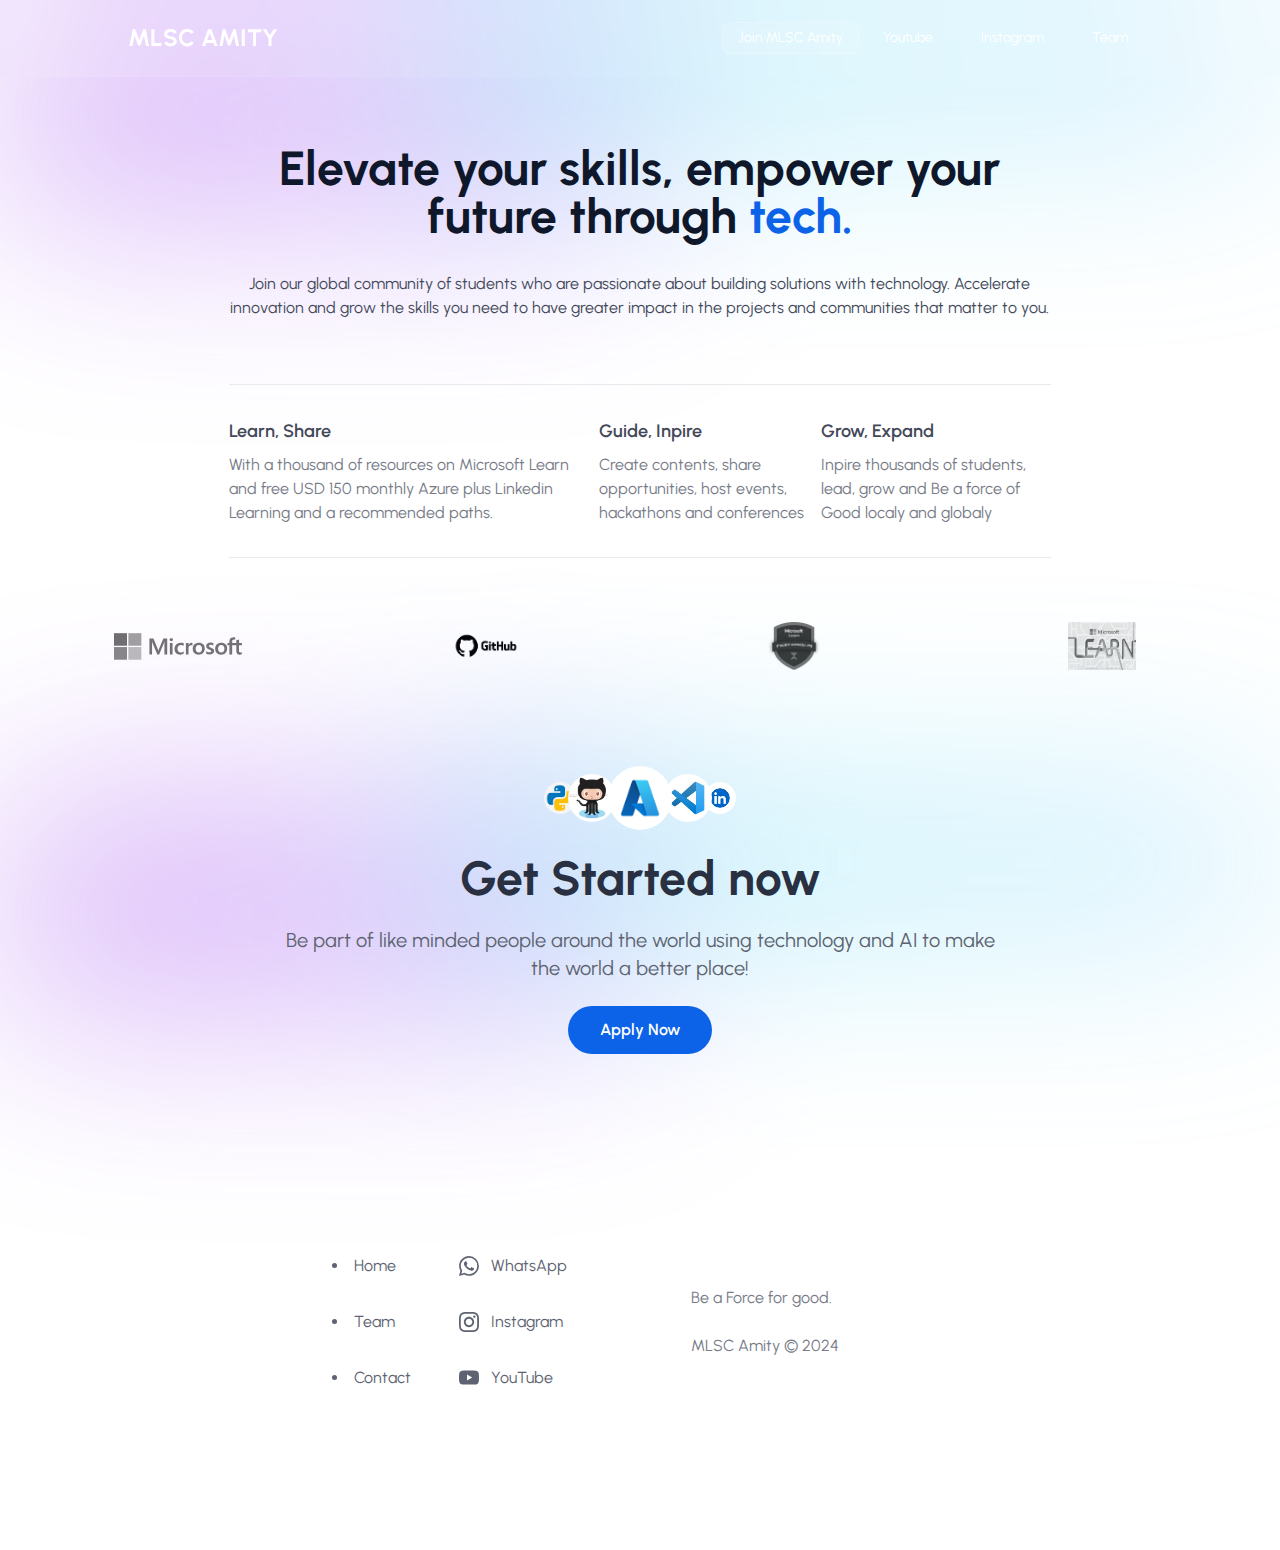
==== index.html @ a6bf1b49 "base-website" ====
<!DOCTYPE html>
<html lang="en" class="astro-TVFYRAX6">

<head>
  <meta charset="UTF-8">
  <meta name="viewport" content="width=device-width">
  <link rel="icon" type="image/svg+xml" href="/favicon.svg">
  <meta name="generator" content="Astro v1.9.2">
  <meta name="description" content="Template built with tailwindcss using Tailus blocks v2">
  <title>Microsoft Learn Student Ambassadors Amity University Noida</title>

  <link href="https://fonts.googleapis.com/css2?family=Urbanist:wght@400;500;600;700&display=swap" rel="stylesheet">
  <link rel="stylesheet" href="index.css" />
  <script type="module">let e = !1; const s = document.querySelector("#navlinks"), l = document.querySelector("#hamburger"), t = document.querySelector("#navLayer"), i = [...s.querySelector("ul").children]; function a() { e ? (s.classList.add("!visible", "!scale-100", "!opacity-100", "!lg:translate-y-0"), l.classList.add("toggled"), t.classList.add("origin-top", "scale-y-100")) : (s.classList.remove("!visible", "!scale-100", "!opacity-100", "!lg:translate-y-0"), l.classList.remove("toggled"), t.classList.remove("origin-top", "scale-y-100")) } l.addEventListener("click", () => { e = !e, a() }); i.forEach(c => { c.addEventListener("click", () => { e = !e, a() }) });
  </script>
</head>

<body class="bg-white dark:bg-gray-900 astro-TVFYRAX6">


  <header class="astro-DCV3EO5O">
    <nav class="absolute z-10 w-full border-b border-black/5 dark:border-white/5 lg:border-transparent astro-DCV3EO5O">
      <section aria-labelledby="navigation" id="navigation"
        class="fixed z-50 w-full overflow-hidden border-b relatve bg-vulcan-900/20 border-white/5 backdrop-blur-2xl lg:bg-vulcan-900/0 astro-DCV3EO5O">
        <div class="relative w-full mx-auto max-w-7xl astro-DCV3EO5O">
          <div x-data="{ open: false }"
            class="relative flex flex-col w-full px-8 py-5 mx-auto md:items-center md:justify-between md:flex-row md:px-12 lg:px-32 astro-DCV3EO5O">
            <div class="flex flex-row items-center justify-between text-white lg:justify-start astro-DCV3EO5O">
              <a href="/" class="lg:pr-8 astro-DCV3EO5O">
                <div class="inline-flex items-center gap-3 astro-DCV3EO5O">
                  <p class="text-2xl font-bold uppercase astro-DCV3EO5O">MLSC Amity</p>
                </div>
              </a>
              <button @click="open = !open"
                class="inline-flex items-center justify-center p-2 text-white hover:text-indigo-400 focus:outline-none focus:text-white md:hidden astro-DCV3EO5O">
                <svg class="w-6 h-6 astro-DCV3EO5O" stroke="currentColor" fill="none" viewBox="0 0 24 24">
                  <path :class="{'hidden': open, 'inline-flex': !open }" class="inline-flex astro-DCV3EO5O"
                    stroke-linecap="round" stroke-linejoin="round" stroke-width="2" d="M4 6h16M4 12h16M4 18h16"></path>
                  <path :class="{'hidden': !open, 'inline-flex': open }" class="hidden astro-DCV3EO5O"
                    stroke-linecap="round" stroke-linejoin="round" stroke-width="2" d="M6 18L18 6M6 6l12 12"></path>
                </svg>
              </button>
            </div>
            <nav :class="{'flex': open, 'hidden': !open}"
              class="flex-col items-center flex-grow hidden md:pb-0 md:flex md:justify-end md:flex-row astro-DCV3EO5O">
              <a href="join.html"
                class="rounded-lg px-4 py-2 text-sm h-8 transition-all flex items-center justify-center text-white bg-gradient-to-b from-white/[.105] to-white/[.15] hover:to-white/[.25] h-10 ring-1 ring-inset ring-white/20 astro-DCV3EO5O">
                Join MLSC Amity
              </a>
              <a class="px-2 py-2 text-sm font-normal text-white lg:px-6 md:px-3 hover:text-white/50 astro-DCV3EO5O"
                href="https://youtube.com/@mlscamity">Youtube</a>
              <a class="px-2 py-2 text-sm font-normal text-white lg:px-6 md:px-3 hover:text-white/50 astro-DCV3EO5O"
                href="https://instagram.com/msc.amity">Instagram</a>
              <a class="px-2 py-2 text-sm font-normal text-white lg:px-6 md:px-3 hover:text-white/50 astro-DCV3EO5O"
                href="team.html">Team</a>
            </nav>
          </div>
        </div>
      </section>
    </nav>
  </header>


  <main class="space-y-20 mb-10">
    <div class="relative" id="home">
      <div aria-hidden="true" class="absolute inset-0 grid grid-cols-2 -space-x-52 opacity-40 dark:opacity-20">
        <div class="blur-[106px] h-56 bg-gradient-to-br from-primary to-purple-400 dark:from-blue-700"></div>
        <div class="blur-[106px] h-32 bg-gradient-to-r from-cyan-400 to-sky-300 dark:to-indigo-600"></div>
      </div>
      <div class="max-w-7xl mx-auto px-6 md:px-12 xl:px-6">
        <div class="relative pt-36 ml-auto">
          <div class="lg:w-2/3 text-center mx-auto">
            <h1 class="text-gray-900 dark:text-white font-bold text-3xl md:text-4xl xl:text-5xl">Elevate your skills,
              empower
              your future through <span class="text-info dark:text-white">tech.</span></h1>
            <p class="mt-8 text-gray-700 dark:text-gray-300">Join our global community of students who are passionate
              about building solutions with technology. Accelerate innovation and grow the skills
              you need to have greater impact in the projects and communities that matter to you.
            </p>
            <div class="hidden py-8 mt-16 border-y border-gray-100 dark:border-gray-800 sm:flex justify-between">
              <div class="text-left">
                <h6 class="text-lg font-semibold text-gray-700 dark:text-white">Learn, Share</h6>
                <p class="mt-2 text-gray-500">With a thousand of resources on <a
                    href="https://learn.microsoft.com?wt.mc_id=studentamb_291695">Microsoft Learn</a> and free USD 150
                  monthly Azure plus Linkedin Learning and a recommended paths.</p>
              </div>
              <div class="text-left">
                <h6 class="text-lg font-semibold text-gray-700 dark:text-white">Guide, Inpire</h6>
                <p class="mt-2 text-gray-500">Create contents, share opportunities, host events, hackathons and
                  conferences</p>
              </div>
              <div class="text-left">
                <h6 class="text-lg font-semibold text-gray-700 dark:text-white">Grow, Expand</h6>
                <p class="mt-2 text-gray-500">Inpire thousands of students, lead, grow and Be a force of Good
                  localy and globaly</p>
              </div>
            </div>
          </div>
          <div class="mt-12 grid grid-cols-3 sm:grid-cols-4 md:grid-cols-4">
            <div class="p-4 grayscale transition duration-200 hover:grayscale-0">
              <img src="./assets/companies/microsoft.svg" class="h-12 w-auto mx-auto" loading="lazy" alt="client logo"
                width="" height="">
            </div>
            <div class="p-4 flex grayscale transition duration-200 hover:grayscale-0">
              <img src="./assets/companies/github.png" class="h-9 w-auto m-auto" loading="lazy" alt="client logo"
                width="" height="">
            </div>
            <div class="p-4 grayscale transition duration-200 hover:grayscale-0">
              <img src="./assets/companies/MLSA.png" class="h-12 w-auto mx-auto" loading="lazy" alt="client logo"
                width="" height="">
            </div>
            <div class="p-4 grayscale transition duration-200 hover:grayscale-0">
              <img src="./assets/companies/mslearn.jpg" class="h-12 w-auto mx-auto" loading="lazy" alt="client logo"
                width="" height="">
            </div>
          </div>
        </div>
      </div>
    </div>
    <div class="relative">
      <div aria-hidden="true"
        class="absolute inset-0 h-max w-full m-auto grid grid-cols-2 -space-x-52 opacity-40 dark:opacity-20">
        <div class="blur-[106px] h-56 bg-gradient-to-br from-primary to-purple-400 dark:from-blue-700"></div>
        <div class="blur-[106px] h-32 bg-gradient-to-r from-cyan-400 to-sky-300 dark:to-indigo-600"></div>
      </div>
      <div class="max-w-7xl mx-auto px-6 md:px-12 xl:px-6">
        <div class="relative">
          <div class="flex items-center justify-center -space-x-2">
            <img loading="lazy" width="400" height="400" src="./assets/avatars/python.png" alt="member photo"
              class="h-8 w-8 rounded-full object-cover">
            <img loading="lazy" width="200" height="200" src="./assets/avatars/github.webp" alt="member photo"
              class="h-12 w-12 rounded-full object-cover">
            <img loading="lazy" width="200" height="200" src="./assets/avatars/azure.png" alt="member photo"
              class="z-10 h-16 w-16 rounded-full object-cover">
            <img loading="lazy" width="200" height="200" src="./assets/avatars/vsc.png" alt="member photo"
              class="relative h-12 w-12 rounded-full object-cover">
            <img loading="lazy" width="200" height="200" src="./assets/avatars/linkedin.png" alt="member photo"
              class="h-8 w-8 rounded-full object-cover">
          </div>
          <div class="mt-6 m-auto space-y-6 md:w-8/12 lg:w-7/12">
            <h1 class="text-center text-4xl font-bold text-gray-800 dark:text-white md:text-5xl">Get Started now</h1>
            <p class="text-center text-xl text-gray-600 dark:text-gray-300">
              Be part of like minded people around the world using technology and AI to make the world a better
              place!
            </p>
            <div class="flex flex-wrap justify-center gap-6">
              <a href="https://mvp.microsoft.com/studentambassadors?wt.mc_id=studentamb_291695"
                class="relative flex h-12 w-full items-center justify-center px-8 before:absolute before:inset-0 before:rounded-full before:bg-info before:transition before:duration-300 hover:before:scale-105 active:duration-75 active:before:scale-95 sm:w-max">
                <span class="relative text-base font-semibold text-white dark:text-dark">Apply Now</span>
              </a>
            </div>
          </div>
        </div>
      </div>
    </div>
  </main>
  <footer class="py-20 md:py-40" id="footer">
    <div class="max-w-7xl mx-auto px-6 md:px-12 xl:px-6">
      <div class="m-auto md:w-10/12 lg:w-8/12 xl:w-6/12">
        <div class="flex flex-wrap items-center justify-between md:flex-nowrap">
          <div
            class="flex w-full justify-center space-x-12 text-gray-600 dark:text-gray-300 sm:w-7/12 md:justify-start">
            <ul class="list-inside list-disc space-y-8">
              <li><a href="/" class="transition hover:text-primary">Home</a></li>
              <li><a href="#about" class="transition hover:text-primary">Team</a></li>
              <li><a href="#footer" class="transition hover:text-primary">Contact</a></li>
            </ul>

            <ul role="list" class="space-y-8">
              <li>
                <a href="https://bit.ly/mlsa_wa" class="flex items-center space-x-3 transition hover:text-primary">
                  <svg xmlns="http://www.w3.org/2000/svg" fill="currentColor" class="w-5" viewBox="0 0 16 16">
                    <path
                      d="M13.601 2.326A7.854 7.854 0 0 0 7.994 0C3.627 0 .068 3.558.064 7.926c0 1.399.366 2.76 1.057 3.965L0 16l4.204-1.102a7.933 7.933 0 0 0 3.79.965h.004c4.368 0 7.926-3.558 7.93-7.93A7.898 7.898 0 0 0 13.6 2.326zM7.994 14.521a6.573 6.573 0 0 1-3.356-.92l-.24-.144-2.494.654.666-2.433-.156-.251a6.56 6.56 0 0 1-1.007-3.505c0-3.626 2.957-6.584 6.591-6.584a6.56 6.56 0 0 1 4.66 1.931 6.557 6.557 0 0 1 1.928 4.66c-.004 3.639-2.961 6.592-6.592 6.592zm3.615-4.934c-.197-.099-1.17-.578-1.353-.646-.182-.065-.315-.099-.445.099-.133.197-.513.646-.627.775-.114.133-.232.148-.43.05-.197-.1-.836-.308-1.592-.985-.59-.525-.985-1.175-1.103-1.372-.114-.198-.011-.304.088-.403.087-.088.197-.232.296-.346.1-.114.133-.198.198-.33.065-.134.034-.248-.015-.347-.05-.099-.445-1.076-.612-1.47-.16-.389-.323-.335-.445-.34-.114-.007-.247-.007-.38-.007a.729.729 0 0 0-.529.247c-.182.198-.691.677-.691 1.654 0 .977.71 1.916.81 2.049.098.133 1.394 2.132 3.383 2.992.47.205.84.326 1.129.418.475.152.904.129 1.246.08.38-.058 1.171-.48 1.338-.943.164-.464.164-.86.114-.943-.049-.084-.182-.133-.38-.232z">
                    </path>
                  </svg>
                  <span>WhatsApp</span>
                </a>
              </li>
              <li>
                <a href="https://instagram.com/msc.amity"
                  class="flex items-center space-x-3 transition hover:text-primary">
                  <svg width="24px" height="24px" viewBox="0 0 24 24" fill="currentColor" class="w-5" role="img"
                    xmlns="http://www.w3.org/2000/svg">
                    <title>Instagram icon</title>
                    <path
                      d="M12 0C8.74 0 8.333.015 7.053.072 5.775.132 4.905.333 4.14.63c-.789.306-1.459.717-2.126 1.384S.935 3.35.63 4.14C.333 4.905.131 5.775.072 7.053.012 8.333 0 8.74 0 12s.015 3.667.072 4.947c.06 1.277.261 2.148.558 2.913.306.788.717 1.459 1.384 2.126.667.666 1.336 1.079 2.126 1.384.766.296 1.636.499 2.913.558C8.333 23.988 8.74 24 12 24s3.667-.015 4.947-.072c1.277-.06 2.148-.262 2.913-.558.788-.306 1.459-.718 2.126-1.384.666-.667 1.079-1.335 1.384-2.126.296-.765.499-1.636.558-2.913.06-1.28.072-1.687.072-4.947s-.015-3.667-.072-4.947c-.06-1.277-.262-2.149-.558-2.913-.306-.789-.718-1.459-1.384-2.126C21.319 1.347 20.651.935 19.86.63c-.765-.297-1.636-.499-2.913-.558C15.667.012 15.26 0 12 0zm0 2.16c3.203 0 3.585.016 4.85.071 1.17.055 1.805.249 2.227.415.562.217.96.477 1.382.896.419.42.679.819.896 1.381.164.422.36 1.057.413 2.227.057 1.266.07 1.646.07 4.85s-.015 3.585-.074 4.85c-.061 1.17-.256 1.805-.421 2.227-.224.562-.479.96-.899 1.382-.419.419-.824.679-1.38.896-.42.164-1.065.36-2.235.413-1.274.057-1.649.07-4.859.07-3.211 0-3.586-.015-4.859-.074-1.171-.061-1.816-.256-2.236-.421-.569-.224-.96-.479-1.379-.899-.421-.419-.69-.824-.9-1.38-.165-.42-.359-1.065-.42-2.235-.045-1.26-.061-1.649-.061-4.844 0-3.196.016-3.586.061-4.861.061-1.17.255-1.814.42-2.234.21-.57.479-.96.9-1.381.419-.419.81-.689 1.379-.898.42-.166 1.051-.361 2.221-.421 1.275-.045 1.65-.06 4.859-.06l.045.03zm0 3.678c-3.405 0-6.162 2.76-6.162 6.162 0 3.405 2.76 6.162 6.162 6.162 3.405 0 6.162-2.76 6.162-6.162 0-3.405-2.76-6.162-6.162-6.162zM12 16c-2.21 0-4-1.79-4-4s1.79-4 4-4 4 1.79 4 4-1.79 4-4 4zm7.846-10.405c0 .795-.646 1.44-1.44 1.44-.795 0-1.44-.646-1.44-1.44 0-.794.646-1.439 1.44-1.439.793-.001 1.44.645 1.44 1.439z" />
                  </svg>
                  <span>Instagram</span>
                </a>
              </li>
              <li>
                <a href="https://youtube.com/@mlscamity?sub_confirmation=1"
                  class="flex items-center space-x-3 transition hover:text-primary">
                  <svg xmlns="http://www.w3.org/2000/svg" fill="currentColor" class="w-5" viewBox="0 0 16 16">
                    <path
                      d="M8.051 1.999h.089c.822.003 4.987.033 6.11.335a2.01 2.01 0 0 1 1.415 1.42c.101.38.172.883.22 1.402l.01.104.022.26.008.104c.065.914.073 1.77.074 1.957v.075c-.001.194-.01 1.108-.082 2.06l-.008.105-.009.104c-.05.572-.124 1.14-.235 1.558a2.007 2.007 0 0 1-1.415 1.42c-1.16.312-5.569.334-6.18.335h-.142c-.309 0-1.587-.006-2.927-.052l-.17-.006-.087-.004-.171-.007-.171-.007c-1.11-.049-2.167-.128-2.654-.26a2.007 2.007 0 0 1-1.415-1.419c-.111-.417-.185-.986-.235-1.558L.09 9.82l-.008-.104A31.4 31.4 0 0 1 0 7.68v-.123c.002-.215.01-.958.064-1.778l.007-.103.003-.052.008-.104.022-.26.01-.104c.048-.519.119-1.023.22-1.402a2.007 2.007 0 0 1 1.415-1.42c.487-.13 1.544-.21 2.654-.26l.17-.007.172-.006.086-.003.171-.007A99.788 99.788 0 0 1 7.858 2h.193zM6.4 5.209v4.818l4.157-2.408L6.4 5.209z">
                    </path>
                  </svg>
                  <span>YouTube</span>
                </a>
              </li>
            </ul>
          </div>
          <div class="m-auto mt-16 w-10/12 space-y-6 text-center sm:mt-auto sm:w-5/12 sm:text-left">
            <span class="block text-gray-500 dark:text-gray-400">Be a Force for good.</span>

            <span class="block text-gray-500 dark:text-gray-400">MLSC Amity &copy; 2024<span id="year"></span></span>
          </div>
        </div>
      </div>
    </div>
  </footer>

</body>

</html>
---- index.css ----
*,
:before,
:after {
    box-sizing: border-box;
    border-width: 0;
    border-style: solid;
    border-color: #c6c8cd
}

:before,
:after {
    --tw-content: ""
}

html {
    line-height: 1.5;
    -webkit-text-size-adjust: 100%;
    -moz-tab-size: 4;
    -o-tab-size: 4;
    tab-size: 4;
    font-family: ui-sans-serif, system-ui, -apple-system, BlinkMacSystemFont, Segoe UI, Roboto, Helvetica Neue, Arial, Noto Sans, sans-serif, "Apple Color Emoji", "Segoe UI Emoji", Segoe UI Symbol, "Noto Color Emoji";
    font-feature-settings: normal;
    font-variation-settings: normal
}

body {
    margin: 0;
    line-height: inherit
}

hr {
    height: 0;
    color: inherit;
    border-top-width: 1px
}

abbr:where([title]) {
    -webkit-text-decoration: underline dotted;
    text-decoration: underline dotted
}

h1,
h2,
h3,
h4,
h5,
h6 {
    font-size: inherit;
    font-weight: inherit
}

a {
    color: inherit;
    text-decoration: inherit
}

b,
strong {
    font-weight: bolder
}

code,
kbd,
samp,
pre {
    font-family: ui-monospace, SFMono-Regular, Menlo, Monaco, Consolas, Liberation Mono, Courier New, monospace;
    font-size: 1em
}

small {
    font-size: 80%
}

sub,
sup {
    font-size: 75%;
    line-height: 0;
    position: relative;
    vertical-align: baseline
}

sub {
    bottom: -.25em
}

sup {
    top: -.5em
}

table {
    text-indent: 0;
    border-color: inherit;
    border-collapse: collapse
}

button,
input,
optgroup,
select,
textarea {
    font-family: inherit;
    font-size: 100%;
    font-weight: inherit;
    line-height: inherit;
    color: inherit;
    margin: 0;
    padding: 0
}

button,
select {
    text-transform: none
}

button,
[type=button],
[type=reset],
[type=submit] {
    -webkit-appearance: button;
    background-color: transparent;
    background-image: none
}

:-moz-focusring {
    outline: auto
}

:-moz-ui-invalid {
    box-shadow: none
}

progress {
    vertical-align: baseline
}

::-webkit-inner-spin-button,
::-webkit-outer-spin-button {
    height: auto
}

[type=search] {
    -webkit-appearance: textfield;
    outline-offset: -2px
}

::-webkit-search-decoration {
    -webkit-appearance: none
}

::-webkit-file-upload-button {
    -webkit-appearance: button;
    font: inherit
}

summary {
    display: list-item
}

blockquote,
dl,
dd,
h1,
h2,
h3,
h4,
h5,
h6,
hr,
figure,
p,
pre {
    margin: 0
}

fieldset {
    margin: 0;
    padding: 0
}

legend {
    padding: 0
}

ol,
ul,
menu {
    list-style: none;
    margin: 0;
    padding: 0
}

textarea {
    resize: vertical
}

input::-moz-placeholder,
textarea::-moz-placeholder {
    opacity: 1;
    color: #92959f
}

input::placeholder,
textarea::placeholder {
    opacity: 1;
    color: #92959f
}

button,
[role=button] {
    cursor: pointer
}

:disabled {
    cursor: default
}

img,
svg,
video,
canvas,
audio,
iframe,
embed,
object {
    display: block;
    vertical-align: middle
}

img,
video {
    max-width: 100%;
    height: auto
}

[hidden] {
    display: none
}

*,
:before,
:after {
    --tw-border-spacing-x: 0;
    --tw-border-spacing-y: 0;
    --tw-translate-x: 0;
    --tw-translate-y: 0;
    --tw-rotate: 0;
    --tw-skew-x: 0;
    --tw-skew-y: 0;
    --tw-scale-x: 1;
    --tw-scale-y: 1;
    --tw-pan-x: ;
    --tw-pan-y: ;
    --tw-pinch-zoom: ;
    --tw-scroll-snap-strictness: proximity;
    --tw-ordinal: ;
    --tw-slashed-zero: ;
    --tw-numeric-figure: ;
    --tw-numeric-spacing: ;
    --tw-numeric-fraction: ;
    --tw-ring-inset: ;
    --tw-ring-offset-width: 0px;
    --tw-ring-offset-color: #fff;
    --tw-ring-color: rgb(59 130 246 / .5);
    --tw-ring-offset-shadow: 0 0 #0000;
    --tw-ring-shadow: 0 0 #0000;
    --tw-shadow: 0 0 #0000;
    --tw-shadow-colored: 0 0 #0000;
    --tw-blur: ;
    --tw-brightness: ;
    --tw-contrast: ;
    --tw-grayscale: ;
    --tw-hue-rotate: ;
    --tw-invert: ;
    --tw-saturate: ;
    --tw-sepia: ;
    --tw-drop-shadow: ;
    --tw-backdrop-blur: ;
    --tw-backdrop-brightness: ;
    --tw-backdrop-contrast: ;
    --tw-backdrop-grayscale: ;
    --tw-backdrop-hue-rotate: ;
    --tw-backdrop-invert: ;
    --tw-backdrop-opacity: ;
    --tw-backdrop-saturate: ;
    --tw-backdrop-sepia:
}

::backdrop {
    --tw-border-spacing-x: 0;
    --tw-border-spacing-y: 0;
    --tw-translate-x: 0;
    --tw-translate-y: 0;
    --tw-rotate: 0;
    --tw-skew-x: 0;
    --tw-skew-y: 0;
    --tw-scale-x: 1;
    --tw-scale-y: 1;
    --tw-pan-x: ;
    --tw-pan-y: ;
    --tw-pinch-zoom: ;
    --tw-scroll-snap-strictness: proximity;
    --tw-ordinal: ;
    --tw-slashed-zero: ;
    --tw-numeric-figure: ;
    --tw-numeric-spacing: ;
    --tw-numeric-fraction: ;
    --tw-ring-inset: ;
    --tw-ring-offset-width: 0px;
    --tw-ring-offset-color: #fff;
    --tw-ring-color: rgb(59 130 246 / .5);
    --tw-ring-offset-shadow: 0 0 #0000;
    --tw-ring-shadow: 0 0 #0000;
    --tw-shadow: 0 0 #0000;
    --tw-shadow-colored: 0 0 #0000;
    --tw-blur: ;
    --tw-brightness: ;
    --tw-contrast: ;
    --tw-grayscale: ;
    --tw-hue-rotate: ;
    --tw-invert: ;
    --tw-saturate: ;
    --tw-sepia: ;
    --tw-drop-shadow: ;
    --tw-backdrop-blur: ;
    --tw-backdrop-brightness: ;
    --tw-backdrop-contrast: ;
    --tw-backdrop-grayscale: ;
    --tw-backdrop-hue-rotate: ;
    --tw-backdrop-invert: ;
    --tw-backdrop-opacity: ;
    --tw-backdrop-saturate: ;
    --tw-backdrop-sepia:
}

.\!visible {
    visibility: visible !important
}

.fixed {
    position: fixed
}

.absolute {
    position: absolute
}

.relative {
    position: relative
}

.inset-0 {
    inset: 0
}

.z-10 {
    z-index: 10
}

.z-50 {
    z-index: 50
}

.m-auto {
    margin: auto
}

.mx-auto {
    margin-left: auto;
    margin-right: auto
}

.mb-10 {
    margin-bottom: 2.5rem
}

.mb-6 {
    margin-bottom: 1.5rem
}

.ml-auto {
    margin-left: auto
}

.mt-12 {
    margin-top: 3rem
}

.mt-16 {
    margin-top: 4rem
}

.mt-2 {
    margin-top: .5rem
}

.mt-5 {
    margin-top: 1.25rem
}

.mt-6 {
    margin-top: 1.5rem
}

.mt-8 {
    margin-top: 2rem
}

.block {
    display: block
}

.flex {
    display: flex
}

.inline-flex {
    display: inline-flex
}

.grid {
    display: grid
}

.contents {
    display: contents
}

.hidden {
    display: none
}

.h-10 {
    height: 2.5rem
}

.h-11 {
    height: 2.75rem
}

.h-12 {
    height: 3rem
}

.h-16 {
    height: 4rem
}

.h-32 {
    height: 8rem
}

.h-56 {
    height: 14rem
}

.h-6 {
    height: 1.5rem
}

.h-8 {
    height: 2rem
}

.h-9 {
    height: 2.25rem
}

.h-max {
    height: -moz-max-content;
    height: max-content
}

.w-10\/12 {
    width: 83.333333%
}

.w-12 {
    width: 3rem
}

.w-16 {
    width: 4rem
}

.w-5 {
    width: 1.25rem
}

.w-6 {
    width: 1.5rem
}

.w-8 {
    width: 2rem
}

.w-auto {
    width: auto
}

.w-full {
    width: 100%
}

.max-w-7xl {
    max-width: 80rem
}

.flex-grow,
.grow {
    flex-grow: 1
}

.origin-top {
    transform-origin: top
}

.-translate-y-1 {
    --tw-translate-y: -.25rem;
    transform: translate(var(--tw-translate-x), var(--tw-translate-y)) rotate(var(--tw-rotate)) skew(var(--tw-skew-x)) skewY(var(--tw-skew-y)) scaleX(var(--tw-scale-x)) scaleY(var(--tw-scale-y))
}

.translate-y-1 {
    --tw-translate-y: .25rem;
    transform: translate(var(--tw-translate-x), var(--tw-translate-y)) rotate(var(--tw-rotate)) skew(var(--tw-skew-x)) skewY(var(--tw-skew-y)) scaleX(var(--tw-scale-x)) scaleY(var(--tw-scale-y))
}

.translate-y-1\.5 {
    --tw-translate-y: .375rem;
    transform: translate(var(--tw-translate-x), var(--tw-translate-y)) rotate(var(--tw-rotate)) skew(var(--tw-skew-x)) skewY(var(--tw-skew-y)) scaleX(var(--tw-scale-x)) scaleY(var(--tw-scale-y))
}

.\!scale-100 {
    --tw-scale-x: 1 !important;
    --tw-scale-y: 1 !important;
    transform: translate(var(--tw-translate-x), var(--tw-translate-y)) rotate(var(--tw-rotate)) skew(var(--tw-skew-x)) skewY(var(--tw-skew-y)) scaleX(var(--tw-scale-x)) scaleY(var(--tw-scale-y)) !important
}

.scale-y-100 {
    --tw-scale-y: 1;
    transform: translate(var(--tw-translate-x), var(--tw-translate-y)) rotate(var(--tw-rotate)) skew(var(--tw-skew-x)) skewY(var(--tw-skew-y)) scaleX(var(--tw-scale-x)) scaleY(var(--tw-scale-y))
}

.list-inside {
    list-style-position: inside
}

.list-disc {
    list-style-type: disc
}

.grid-cols-1 {
    grid-template-columns: repeat(1, minmax(0, 1fr))
}

.grid-cols-2 {
    grid-template-columns: repeat(2, minmax(0, 1fr))
}

.grid-cols-3 {
    grid-template-columns: repeat(3, minmax(0, 1fr))
}

.flex-row {
    flex-direction: row
}

.flex-col {
    flex-direction: column
}

.flex-wrap {
    flex-wrap: wrap
}

.items-end {
    align-items: flex-end
}

.items-center {
    align-items: center
}

.justify-center {
    justify-content: center
}

.justify-between {
    justify-content: space-between
}

.gap-3 {
    gap: .75rem
}

.gap-4 {
    gap: 1rem
}

.gap-6 {
    gap: 1.5rem
}

.gap-x-6 {
    -moz-column-gap: 1.5rem;
    column-gap: 1.5rem
}

.gap-y-4 {
    row-gap: 1rem
}

.-space-x-2>:not([hidden])~:not([hidden]) {
    --tw-space-x-reverse: 0;
    margin-right: calc(-.5rem * var(--tw-space-x-reverse));
    margin-left: calc(-.5rem * calc(1 - var(--tw-space-x-reverse)))
}

.-space-x-52>:not([hidden])~:not([hidden]) {
    --tw-space-x-reverse: 0;
    margin-right: calc(-13rem * var(--tw-space-x-reverse));
    margin-left: calc(-13rem * calc(1 - var(--tw-space-x-reverse)))
}

.space-x-12>:not([hidden])~:not([hidden]) {
    --tw-space-x-reverse: 0;
    margin-right: calc(3rem * var(--tw-space-x-reverse));
    margin-left: calc(3rem * calc(1 - var(--tw-space-x-reverse)))
}

.space-x-3>:not([hidden])~:not([hidden]) {
    --tw-space-x-reverse: 0;
    margin-right: calc(.75rem * var(--tw-space-x-reverse));
    margin-left: calc(.75rem * calc(1 - var(--tw-space-x-reverse)))
}

.space-y-20>:not([hidden])~:not([hidden]) {
    --tw-space-y-reverse: 0;
    margin-top: calc(5rem * calc(1 - var(--tw-space-y-reverse)));
    margin-bottom: calc(5rem * var(--tw-space-y-reverse))
}

.space-y-6>:not([hidden])~:not([hidden]) {
    --tw-space-y-reverse: 0;
    margin-top: calc(1.5rem * calc(1 - var(--tw-space-y-reverse)));
    margin-bottom: calc(1.5rem * var(--tw-space-y-reverse))
}

.space-y-8>:not([hidden])~:not([hidden]) {
    --tw-space-y-reverse: 0;
    margin-top: calc(2rem * calc(1 - var(--tw-space-y-reverse)));
    margin-bottom: calc(2rem * var(--tw-space-y-reverse))
}

.overflow-hidden {
    overflow: hidden
}

.rounded-3xl {
    border-radius: 1.5rem
}

.rounded-full {
    border-radius: 9999px
}

.rounded-lg {
    border-radius: .5rem
}

.rounded-t-3xl {
    border-top-left-radius: 1.5rem;
    border-top-right-radius: 1.5rem
}

.border {
    border-width: 1px
}

.border-y {
    border-top-width: 1px;
    border-bottom-width: 1px
}

.border-b {
    border-bottom-width: 1px
}

.border-black\/5 {
    border-color: #0000000d
}

.border-gray-100 {
    --tw-border-opacity: 1;
    border-color: rgb(233 233 236 / var(--tw-border-opacity))
}

.border-white\/5 {
    border-color: #ffffff0d
}

.bg-gray-100 {
    --tw-bg-opacity: 1;
    background-color: rgb(233 233 236 / var(--tw-bg-opacity))
}

.bg-white {
    --tw-bg-opacity: 1;
    background-color: rgb(255 255 255 / var(--tw-bg-opacity))
}

.bg-gradient-to-b {
    background-image: linear-gradient(to bottom, var(--tw-gradient-stops))
}

.bg-gradient-to-br {
    background-image: linear-gradient(to bottom right, var(--tw-gradient-stops))
}

.bg-gradient-to-r {
    background-image: linear-gradient(to right, var(--tw-gradient-stops))
}

.from-cyan-400 {
    --tw-gradient-from: #22d3ee var(--tw-gradient-from-position);
    --tw-gradient-from-position: ;
    --tw-gradient-to: rgb(34 211 238 / 0) var(--tw-gradient-from-position);
    --tw-gradient-to-position: ;
    --tw-gradient-stops: var(--tw-gradient-from), var(--tw-gradient-to)
}

.from-primary {
    --tw-gradient-from: #9333EA var(--tw-gradient-from-position);
    --tw-gradient-from-position: ;
    --tw-gradient-to: rgb(147 51 234 / 0) var(--tw-gradient-from-position);
    --tw-gradient-to-position: ;
    --tw-gradient-stops: var(--tw-gradient-from), var(--tw-gradient-to)
}

.from-white\/\[\.105\] {
    --tw-gradient-from: rgb(255 255 255 / .105) var(--tw-gradient-from-position);
    --tw-gradient-from-position: ;
    --tw-gradient-to: rgb(255 255 255 / 0) var(--tw-gradient-from-position);
    --tw-gradient-to-position: ;
    --tw-gradient-stops: var(--tw-gradient-from), var(--tw-gradient-to)
}

.to-purple-400 {
    --tw-gradient-to: #c084fc var(--tw-gradient-to-position);
    --tw-gradient-to-position:
}

.to-sky-300 {
    --tw-gradient-to: #7dd3fc var(--tw-gradient-to-position);
    --tw-gradient-to-position:
}

.to-white\/\[\.15\] {
    --tw-gradient-to: rgb(255 255 255 / .15) var(--tw-gradient-to-position);
    --tw-gradient-to-position:
}

.object-cover {
    -o-object-fit: cover;
    object-fit: cover
}

.p-2 {
    padding: .5rem
}

.p-4 {
    padding: 1rem
}

.p-8 {
    padding: 2rem
}

.px-2 {
    padding-left: .5rem;
    padding-right: .5rem
}

.px-4 {
    padding-left: 1rem;
    padding-right: 1rem
}

.px-6 {
    padding-left: 1.5rem;
    padding-right: 1.5rem
}

.px-8 {
    padding-left: 2rem;
    padding-right: 2rem
}

.py-2 {
    padding-top: .5rem;
    padding-bottom: .5rem
}

.py-20 {
    padding-top: 5rem;
    padding-bottom: 5rem
}

.py-5 {
    padding-top: 1.25rem;
    padding-bottom: 1.25rem
}

.py-8 {
    padding-top: 2rem;
    padding-bottom: 2rem
}

.pt-24 {
    padding-top: 6rem
}

.pt-36 {
    padding-top: 9rem
}

.text-left {
    text-align: left
}

.text-center {
    text-align: center
}

.text-2xl {
    font-size: 1.5rem;
    line-height: 2rem
}

.text-3xl {
    font-size: 1.875rem;
    line-height: 2.25rem
}

.text-4xl {
    font-size: 2.25rem;
    line-height: 2.5rem
}

.text-base {
    font-size: 1rem;
    line-height: 1.5rem
}

.text-lg {
    font-size: 1.125rem;
    line-height: 1.75rem
}

.text-sm {
    font-size: .875rem;
    line-height: 1.25rem
}

.text-xl {
    font-size: 1.25rem;
    line-height: 1.75rem
}

.font-bold {
    font-weight: 700
}

.font-medium {
    font-weight: 500
}

.font-normal {
    font-weight: 400
}

.font-semibold {
    font-weight: 600
}

.uppercase {
    text-transform: uppercase
}

.leading-6 {
    line-height: 1.5rem
}

.text-gray-500 {
    --tw-text-opacity: 1;
    color: rgb(119 124 135 / var(--tw-text-opacity))
}

.text-gray-600 {
    --tw-text-opacity: 1;
    color: rgb(93 99 112 / var(--tw-text-opacity))
}

.text-gray-700 {
    --tw-text-opacity: 1;
    color: rgb(67 73 89 / var(--tw-text-opacity))
}

.text-gray-800 {
    --tw-text-opacity: 1;
    color: rgb(41 48 65 / var(--tw-text-opacity))
}

.text-gray-900 {
    --tw-text-opacity: 1;
    color: rgb(15 23 42 / var(--tw-text-opacity))
}

.text-info {
    --tw-text-opacity: 1;
    color: rgb(12 99 231 / var(--tw-text-opacity))
}

.text-primary {
    --tw-text-opacity: 1;
    color: rgb(147 51 234 / var(--tw-text-opacity))
}

.text-white {
    --tw-text-opacity: 1;
    color: rgb(255 255 255 / var(--tw-text-opacity))
}

.\!opacity-100 {
    opacity: 1 !important
}

.opacity-40 {
    opacity: .4
}

.shadow-2xl {
    --tw-shadow: 0 25px 50px -12px rgb(0 0 0 / .25);
    --tw-shadow-colored: 0 25px 50px -12px var(--tw-shadow-color);
    box-shadow: var(--tw-ring-offset-shadow, 0 0 #0000), var(--tw-ring-shadow, 0 0 #0000), var(--tw-shadow)
}

.ring-1 {
    --tw-ring-offset-shadow: var(--tw-ring-inset) 0 0 0 var(--tw-ring-offset-width) var(--tw-ring-offset-color);
    --tw-ring-shadow: var(--tw-ring-inset) 0 0 0 calc(1px + var(--tw-ring-offset-width)) var(--tw-ring-color);
    box-shadow: var(--tw-ring-offset-shadow), var(--tw-ring-shadow), var(--tw-shadow, 0 0 #0000)
}

.ring-inset {
    --tw-ring-inset: inset
}

.ring-white\/20 {
    --tw-ring-color: rgb(255 255 255 / .2)
}

.blur-\[106px\] {
    --tw-blur: blur(106px);
    filter: var(--tw-blur) var(--tw-brightness) var(--tw-contrast) var(--tw-grayscale) var(--tw-hue-rotate) var(--tw-invert) var(--tw-saturate) var(--tw-sepia) var(--tw-drop-shadow)
}

.grayscale {
    --tw-grayscale: grayscale(100%);
    filter: var(--tw-blur) var(--tw-brightness) var(--tw-contrast) var(--tw-grayscale) var(--tw-hue-rotate) var(--tw-invert) var(--tw-saturate) var(--tw-sepia) var(--tw-drop-shadow)
}

.backdrop-blur-2xl {
    --tw-backdrop-blur: blur(40px);
    -webkit-backdrop-filter: var(--tw-backdrop-blur) var(--tw-backdrop-brightness) var(--tw-backdrop-contrast) var(--tw-backdrop-grayscale) var(--tw-backdrop-hue-rotate) var(--tw-backdrop-invert) var(--tw-backdrop-opacity) var(--tw-backdrop-saturate) var(--tw-backdrop-sepia);
    backdrop-filter: var(--tw-backdrop-blur) var(--tw-backdrop-brightness) var(--tw-backdrop-contrast) var(--tw-backdrop-grayscale) var(--tw-backdrop-hue-rotate) var(--tw-backdrop-invert) var(--tw-backdrop-opacity) var(--tw-backdrop-saturate) var(--tw-backdrop-sepia)
}

.transition {
    transition-property: color, background-color, border-color, text-decoration-color, fill, stroke, opacity, box-shadow, transform, filter, -webkit-backdrop-filter;
    transition-property: color, background-color, border-color, text-decoration-color, fill, stroke, opacity, box-shadow, transform, filter, backdrop-filter;
    transition-property: color, background-color, border-color, text-decoration-color, fill, stroke, opacity, box-shadow, transform, filter, backdrop-filter, -webkit-backdrop-filter;
    transition-timing-function: cubic-bezier(.4, 0, .2, 1);
    transition-duration: .15s
}

.transition-all {
    transition-property: all;
    transition-timing-function: cubic-bezier(.4, 0, .2, 1);
    transition-duration: .15s
}

.duration-200 {
    transition-duration: .2s
}

.duration-300 {
    transition-duration: .3s
}

.before\:absolute:before {
    content: var(--tw-content);
    position: absolute
}

.before\:inset-0:before {
    content: var(--tw-content);
    inset: 0
}

.before\:rounded-full:before {
    content: var(--tw-content);
    border-radius: 9999px
}

.before\:border:before {
    content: var(--tw-content);
    border-width: 1px
}

.before\:border-transparent:before {
    content: var(--tw-content);
    border-color: transparent
}

.before\:bg-info:before {
    content: var(--tw-content);
    --tw-bg-opacity: 1;
    background-color: rgb(12 99 231 / var(--tw-bg-opacity))
}

.before\:bg-primary\/10:before {
    content: var(--tw-content);
    background-color: #9333ea1a
}

.before\:bg-gradient-to-b:before {
    content: var(--tw-content);
    background-image: linear-gradient(to bottom, var(--tw-gradient-stops))
}

.before\:transition:before {
    content: var(--tw-content);
    transition-property: color, background-color, border-color, text-decoration-color, fill, stroke, opacity, box-shadow, transform, filter, -webkit-backdrop-filter;
    transition-property: color, background-color, border-color, text-decoration-color, fill, stroke, opacity, box-shadow, transform, filter, backdrop-filter;
    transition-property: color, background-color, border-color, text-decoration-color, fill, stroke, opacity, box-shadow, transform, filter, backdrop-filter, -webkit-backdrop-filter;
    transition-timing-function: cubic-bezier(.4, 0, .2, 1);
    transition-duration: .15s
}

.before\:duration-300:before {
    content: var(--tw-content);
    transition-duration: .3s
}

.hover\:to-white\/\[\.25\]:hover {
    --tw-gradient-to: rgb(255 255 255 / .25) var(--tw-gradient-to-position);
    --tw-gradient-to-position:
}

.hover\:text-indigo-400:hover {
    --tw-text-opacity: 1;
    color: rgb(129 140 248 / var(--tw-text-opacity))
}

.hover\:text-primary:hover {
    --tw-text-opacity: 1;
    color: rgb(147 51 234 / var(--tw-text-opacity))
}

.hover\:text-white\/50:hover {
    color: #ffffff80
}

.hover\:grayscale-0:hover {
    --tw-grayscale: grayscale(0);
    filter: var(--tw-blur) var(--tw-brightness) var(--tw-contrast) var(--tw-grayscale) var(--tw-hue-rotate) var(--tw-invert) var(--tw-saturate) var(--tw-sepia) var(--tw-drop-shadow)
}

.hover\:before\:scale-105:hover:before {
    content: var(--tw-content);
    --tw-scale-x: 1.05;
    --tw-scale-y: 1.05;
    transform: translate(var(--tw-translate-x), var(--tw-translate-y)) rotate(var(--tw-rotate)) skew(var(--tw-skew-x)) skewY(var(--tw-skew-y)) scaleX(var(--tw-scale-x)) scaleY(var(--tw-scale-y))
}

.focus\:text-white:focus {
    --tw-text-opacity: 1;
    color: rgb(255 255 255 / var(--tw-text-opacity))
}

.focus\:outline-none:focus {
    outline: 2px solid transparent;
    outline-offset: 2px
}

.active\:duration-75:active {
    transition-duration: 75ms
}

.active\:before\:scale-95:active:before {
    content: var(--tw-content);
    --tw-scale-x: .95;
    --tw-scale-y: .95;
    transform: translate(var(--tw-translate-x), var(--tw-translate-y)) rotate(var(--tw-rotate)) skew(var(--tw-skew-x)) skewY(var(--tw-skew-y)) scaleX(var(--tw-scale-x)) scaleY(var(--tw-scale-y))
}

.group:hover .group-hover\:scale-110 {
    --tw-scale-x: 1.1;
    --tw-scale-y: 1.1;
    transform: translate(var(--tw-translate-x), var(--tw-translate-y)) rotate(var(--tw-rotate)) skew(var(--tw-skew-x)) skewY(var(--tw-skew-y)) scaleX(var(--tw-scale-x)) scaleY(var(--tw-scale-y))
}

@media (prefers-color-scheme: dark) {
    .dark\:border-gray-800 {
        --tw-border-opacity: 1;
        border-color: rgb(41 48 65 / var(--tw-border-opacity))
    }

    .dark\:border-white\/5 {
        border-color: #ffffff0d
    }

    .dark\:bg-gray-900 {
        --tw-bg-opacity: 1;
        background-color: rgb(15 23 42 / var(--tw-bg-opacity))
    }

    .dark\:from-blue-700 {
        --tw-gradient-from: #1d4ed8 var(--tw-gradient-from-position);
        --tw-gradient-from-position: ;
        --tw-gradient-to: rgb(29 78 216 / 0) var(--tw-gradient-from-position);
        --tw-gradient-to-position: ;
        --tw-gradient-stops: var(--tw-gradient-from), var(--tw-gradient-to)
    }

    .dark\:to-indigo-600 {
        --tw-gradient-to: #4f46e5 var(--tw-gradient-to-position);
        --tw-gradient-to-position:
    }

    .dark\:text-gray-300 {
        --tw-text-opacity: 1;
        color: rgb(172 174 182 / var(--tw-text-opacity))
    }

    .dark\:text-gray-400 {
        --tw-text-opacity: 1;
        color: rgb(146 149 159 / var(--tw-text-opacity))
    }

    .dark\:text-white {
        --tw-text-opacity: 1;
        color: rgb(255 255 255 / var(--tw-text-opacity))
    }

    .dark\:opacity-20 {
        opacity: .2
    }

    .dark\:before\:border-gray-700:before {
        content: var(--tw-content);
        --tw-border-opacity: 1;
        border-color: rgb(67 73 89 / var(--tw-border-opacity))
    }

    .dark\:before\:bg-gray-800:before {
        content: var(--tw-content);
        --tw-bg-opacity: 1;
        background-color: rgb(41 48 65 / var(--tw-bg-opacity))
    }
}

@media (min-width: 640px) {
    .sm\:mt-auto {
        margin-top: auto
    }

    .sm\:flex {
        display: flex
    }

    .sm\:w-5\/12 {
        width: 41.666667%
    }

    .sm\:w-7\/12 {
        width: 58.333333%
    }

    .sm\:w-max {
        width: -moz-max-content;
        width: max-content
    }

    .sm\:grid-cols-2 {
        grid-template-columns: repeat(2, minmax(0, 1fr))
    }

    .sm\:grid-cols-4 {
        grid-template-columns: repeat(4, minmax(0, 1fr))
    }

    .sm\:text-left {
        text-align: left
    }
}

@media (min-width: 768px) {
    .md\:flex {
        display: flex
    }

    .md\:hidden {
        display: none
    }

    .md\:w-10\/12 {
        width: 83.333333%
    }

    .md\:w-8\/12 {
        width: 66.666667%
    }

    .md\:grid-cols-3 {
        grid-template-columns: repeat(3, minmax(0, 1fr))
    }

    .md\:grid-cols-6 {
        grid-template-columns: repeat(6, minmax(0, 1fr))
    }

    .md\:flex-row {
        flex-direction: row
    }

    .md\:flex-nowrap {
        flex-wrap: nowrap
    }

    .md\:items-center {
        align-items: center
    }

    .md\:justify-start {
        justify-content: flex-start
    }

    .md\:justify-end {
        justify-content: flex-end
    }

    .md\:justify-between {
        justify-content: space-between
    }

    .md\:px-12 {
        padding-left: 3rem;
        padding-right: 3rem
    }

    .md\:px-3 {
        padding-left: .75rem;
        padding-right: .75rem
    }

    .md\:py-40 {
        padding-top: 10rem;
        padding-bottom: 10rem
    }

    .md\:pb-0 {
        padding-bottom: 0
    }

    .md\:text-4xl {
        font-size: 2.25rem;
        line-height: 2.5rem
    }

    .md\:text-5xl {
        font-size: 3rem;
        line-height: 1
    }
}

@media (min-width: 1024px) {
    .lg\:w-2\/3 {
        width: 66.666667%
    }

    .lg\:w-7\/12 {
        width: 58.333333%
    }

    .lg\:w-8\/12 {
        width: 66.666667%
    }

    .lg\:justify-start {
        justify-content: flex-start
    }

    .lg\:border-transparent {
        border-color: transparent
    }

    .lg\:px-32 {
        padding-left: 8rem;
        padding-right: 8rem
    }

    .lg\:px-6 {
        padding-left: 1.5rem;
        padding-right: 1.5rem
    }

    .lg\:pr-8 {
        padding-right: 2rem
    }
}

@media (min-width: 1280px) {
    .xl\:w-6\/12 {
        width: 50%
    }

    .xl\:px-6 {
        padding-left: 1.5rem;
        padding-right: 1.5rem
    }

    .xl\:text-5xl {
        font-size: 3rem;
        line-height: 1
    }
}

#toggle_nav:where(.astro-DCV3EO5O):checked~div:where(.astro-DCV3EO5O) #hamburger:where(.astro-DCV3EO5O) #line:where(.astro-DCV3EO5O) {
    --tw-translate-y: .375rem;
    --tw-rotate: 45deg;
    transform: translate(var(--tw-translate-x), var(--tw-translate-y)) rotate(var(--tw-rotate)) skew(var(--tw-skew-x)) skewY(var(--tw-skew-y)) scaleX(var(--tw-scale-x)) scaleY(var(--tw-scale-y))
}

#toggle_nav:where(.astro-DCV3EO5O):checked~div:where(.astro-DCV3EO5O) #hamburger:where(.astro-DCV3EO5O) #line2:where(.astro-DCV3EO5O) {
    --tw-translate-y: -.25rem;
    --tw-rotate: -45deg;
    transform: translate(var(--tw-translate-x), var(--tw-translate-y)) rotate(var(--tw-rotate)) skew(var(--tw-skew-x)) skewY(var(--tw-skew-y)) scaleX(var(--tw-scale-x)) scaleY(var(--tw-scale-y))
}

.toggled:where(.astro-DCV3EO5O) div:where(.astro-DCV3EO5O):first-child {
    --tw-translate-y: .375rem;
    --tw-rotate: 45deg;
    transform: translate(var(--tw-translate-x), var(--tw-translate-y)) rotate(var(--tw-rotate)) skew(var(--tw-skew-x)) skewY(var(--tw-skew-y)) scaleX(var(--tw-scale-x)) scaleY(var(--tw-scale-y))
}

.toggled:where(.astro-DCV3EO5O) div:where(.astro-DCV3EO5O):last-child {
    --tw-translate-y: -.25rem;
    --tw-rotate: -45deg;
    transform: translate(var(--tw-translate-x), var(--tw-translate-y)) rotate(var(--tw-rotate)) skew(var(--tw-skew-x)) skewY(var(--tw-skew-y)) scaleX(var(--tw-scale-x)) scaleY(var(--tw-scale-y))
}

html {
    font-family: Urbanist, sans-serif;
    scroll-behavior: smooth
}

body {
    margin: 0
}
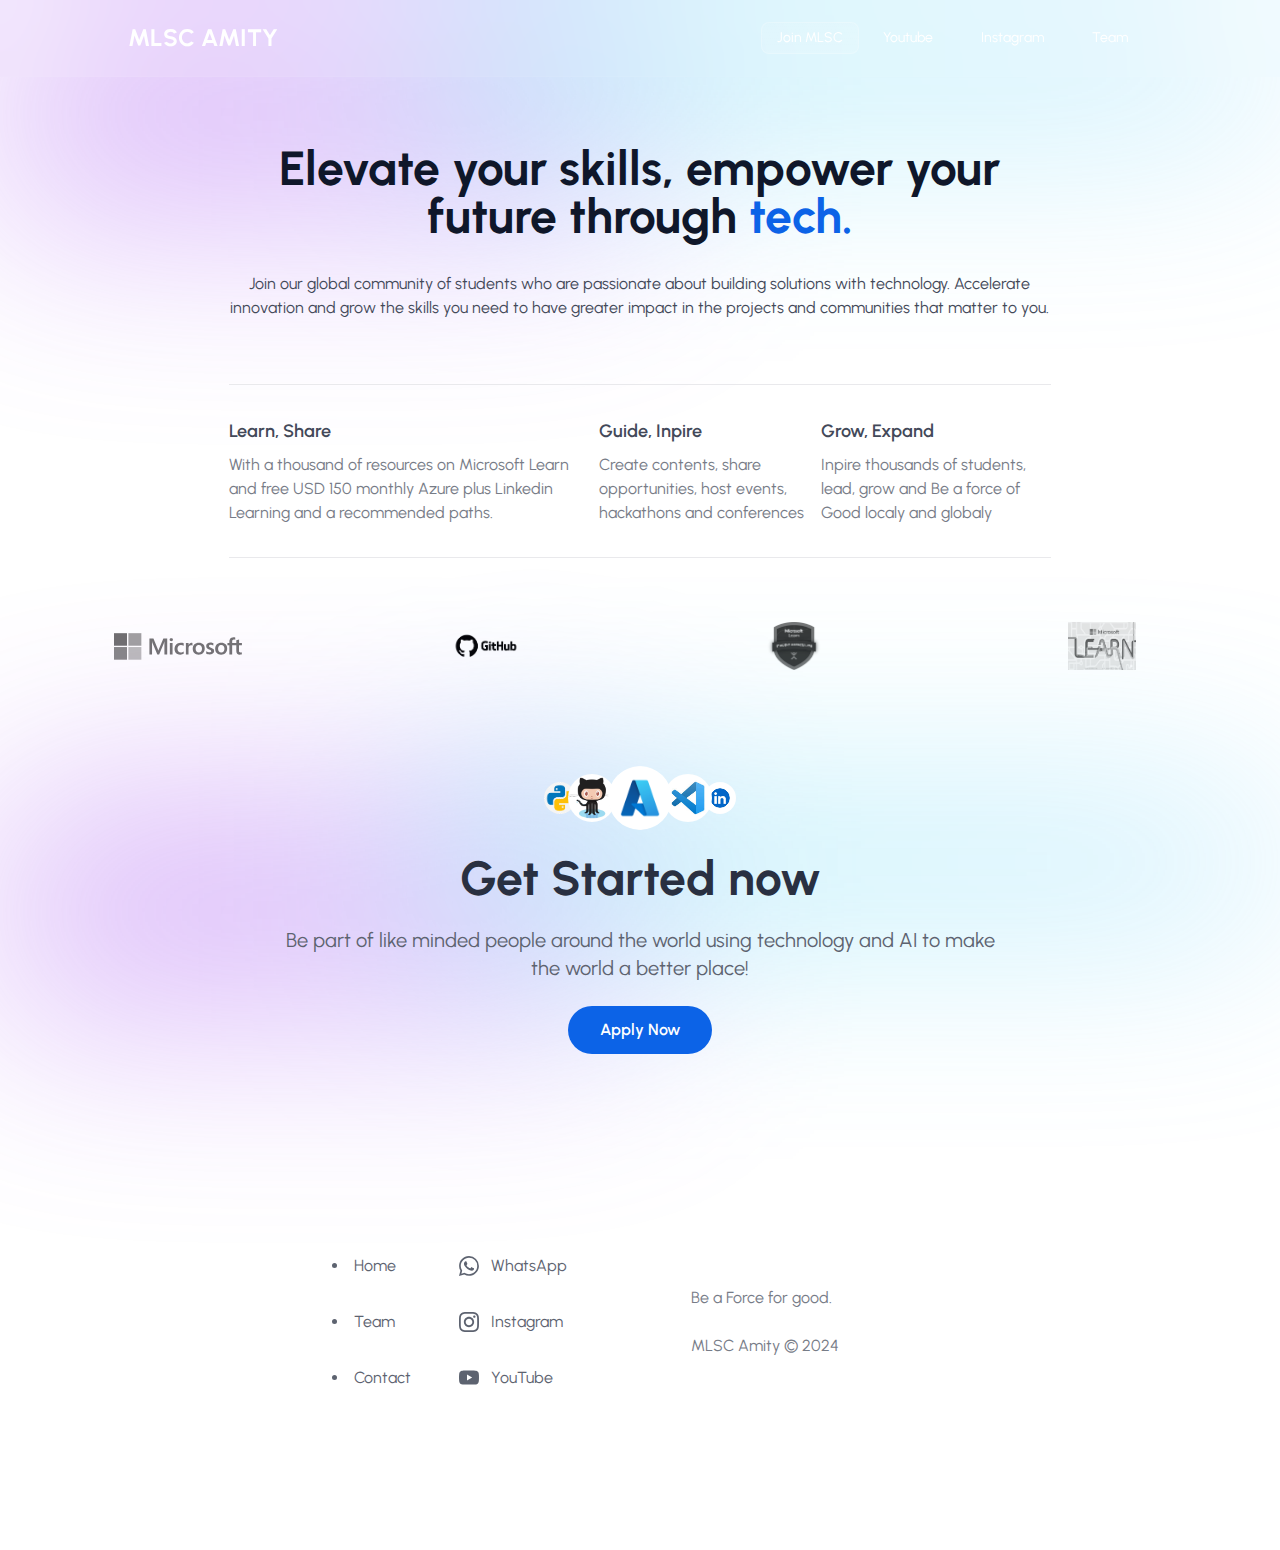
==== commit 7fb29c47: "Merge branch 'main' into main" ====
--- a/index.html
+++ b/index.html
@@ -7,7 +7,7 @@
   <link rel="icon" type="image/svg+xml" href="/favicon.svg">
   <meta name="generator" content="Astro v1.9.2">
   <meta name="description" content="Template built with tailwindcss using Tailus blocks v2">
-  <title>Microsoft Learn Student Ambassadors Amity University Noida</title>
+  <title>Microsoft Learn Student Community</title>
 
   <link href="https://fonts.googleapis.com/css2?family=Urbanist:wght@400;500;600;700&display=swap" rel="stylesheet">
   <link rel="stylesheet" href="index.css" />
@@ -45,7 +45,7 @@
               class="flex-col items-center flex-grow hidden md:pb-0 md:flex md:justify-end md:flex-row astro-DCV3EO5O">
               <a href="join.html"
                 class="rounded-lg px-4 py-2 text-sm h-8 transition-all flex items-center justify-center text-white bg-gradient-to-b from-white/[.105] to-white/[.15] hover:to-white/[.25] h-10 ring-1 ring-inset ring-white/20 astro-DCV3EO5O">
-                Join MLSC Amity
+                Join MLSC
               </a>
               <a class="px-2 py-2 text-sm font-normal text-white lg:px-6 md:px-3 hover:text-white/50 astro-DCV3EO5O"
                 href="https://youtube.com/@mlscamity">Youtube</a>
@@ -214,4 +214,4 @@
 
 </body>
 
-</html>+</html>
